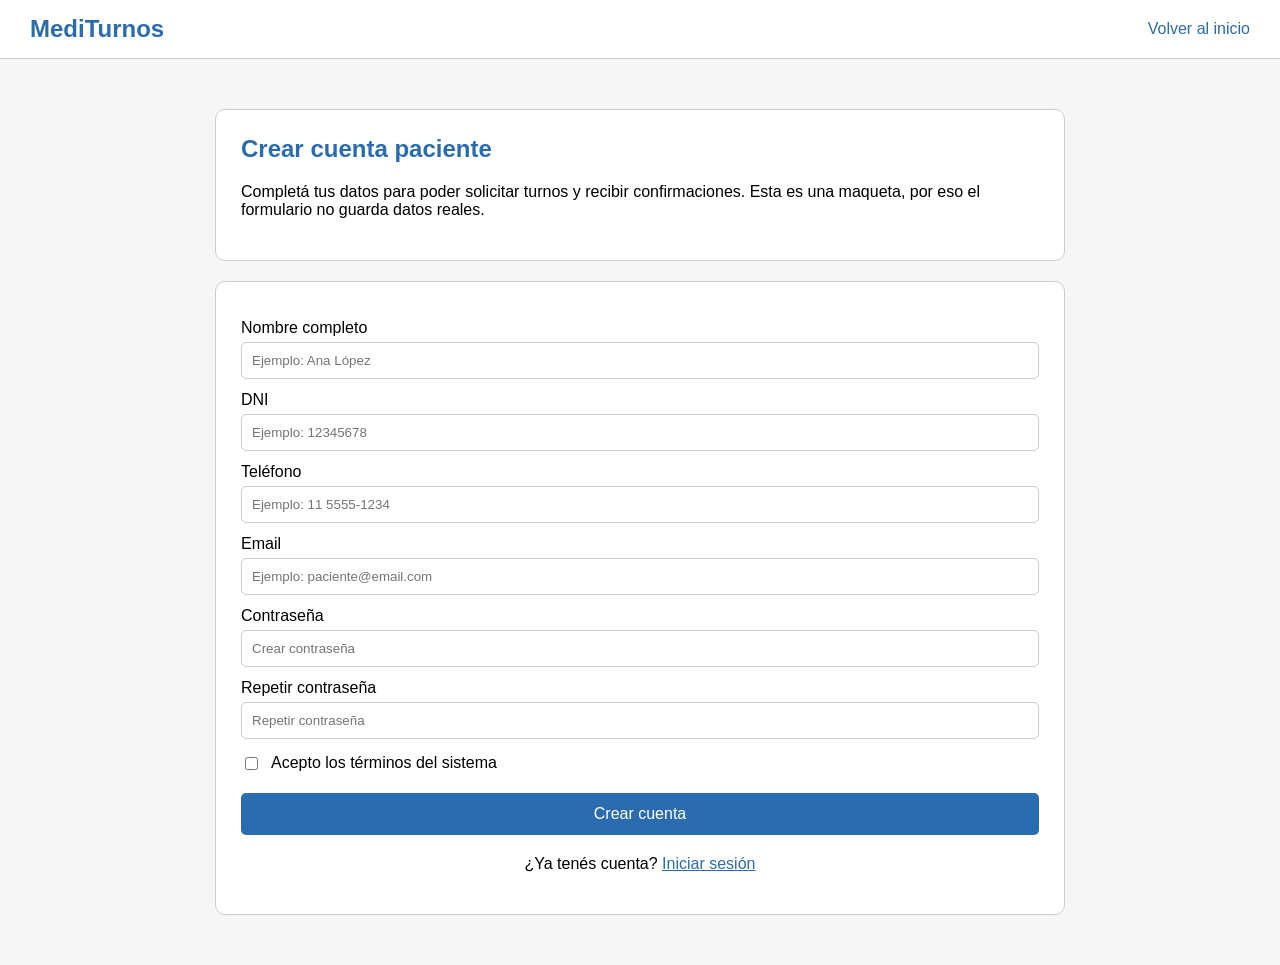
==== registro-paciente.html @ fe9fea1a "Mediturno" ====
<!DOCTYPE html>
<html lang="es">
<head>
    <meta charset="UTF-8">
    <meta name="viewport" content="width=device-width, initial-scale=1.0">
    <title>MediTurnos - Registro Paciente</title>

    <!-- Conecta este HTML con su CSS propio -->
    <link rel="stylesheet" href="registro-paciente.css">
</head>
<body>

    <!-- HEADER: Menú superior simple -->
    <header class="registro-header">
        <div class="registro-logo">MediTurnos</div>
        <a href="index.html">Volver al inicio</a>
    </header>

    <!-- MAIN: Contenido principal del registro -->
    <main class="registro-main">

        <!-- SECCIÓN INFORMATIVA: Explica por qué se piden los datos -->
        <section class="registro-info">
            <h1>Crear cuenta paciente</h1>
            <p>
                Completá tus datos para poder solicitar turnos y recibir confirmaciones.
                Esta es una maqueta, por eso el formulario no guarda datos reales.
            </p>
        </section>

        <!-- FORMULARIO DE REGISTRO: Datos básicos del paciente -->
        <section class="registro-tarjeta">
            <form>
                <!-- Nombre completo del paciente -->
                <label for="nombre">Nombre completo</label>
                <input type="text" id="nombre" name="nombre" placeholder="Ejemplo: Ana López">

                <!-- DNI del paciente -->
                <label for="dni">DNI</label>
                <input type="text" id="dni" name="dni" placeholder="Ejemplo: 12345678">

                <!-- Teléfono para recordatorios o contacto -->
                <label for="telefono">Teléfono</label>
                <input type="tel" id="telefono" name="telefono" placeholder="Ejemplo: 11 5555-1234">

                <!-- Email para contacto o confirmación -->
                <label for="email">Email</label>
                <input type="email" id="email" name="email" placeholder="Ejemplo: paciente@email.com">

                <!-- Contraseña del paciente -->
                <label for="password">Contraseña</label>
                <input type="password" id="password" name="password" placeholder="Crear contraseña">

                <!-- Repetir contraseña para confirmar -->
                <label for="password2">Repetir contraseña</label>
                <input type="password" id="password2" name="password2" placeholder="Repetir contraseña">

                <!-- Check simple de aceptación -->
                <div class="registro-check">
                    <input type="checkbox" id="terminos" name="terminos">
                    <label for="terminos">Acepto los términos del sistema</label>
                </div>

                <!-- Botón que simula crear cuenta -->
                <a class="registro-boton" href="login-paciente.html">Crear cuenta</a>
            </form>

            <p class="registro-texto-final">
                ¿Ya tenés cuenta?
                <a href="login-paciente.html">Iniciar sesión</a>
            </p>
        </section>

    </main>

</body>
</html>
---- registro-paciente.css ----
/* =====================================================
   ARCHIVO: registro-paciente.css
   Este archivo controla SOLO registro-paciente.html
===================================================== */

/* VARIABLES SIMPLES */
:root {
    --color-azul: #2b6cb0;
    --color-fondo: #f4f6f8;
    --color-blanco: #ffffff;
    --color-texto: #000000;
    --color-borde: #cccccc;
}

/* BODY */
body {
    margin: 0;
    font-family: Arial, sans-serif;
    background-color: var(--color-fondo);
    color: var(--color-texto);
}

/* HEADER */
.registro-header {
    background-color: var(--color-blanco);
    border-bottom: 1px solid var(--color-borde);
    padding: 15px 30px;
    display: flex;
    justify-content: space-between;
    align-items: center;
}

/* LOGO */
.registro-logo {
    font-size: 24px;
    font-weight: bold;
    color: var(--color-azul);
}

.registro-header a {
    color: var(--color-azul);
    text-decoration: none;
}

/* MAIN: Contenedor general del registro */
.registro-main {
    max-width: 850px;
    margin: 30px auto;
    padding: 20px;
}

/* INFO: Texto que explica el objetivo del registro */
.registro-info {
    background-color: var(--color-blanco);
    border: 1px solid var(--color-borde);
    border-radius: 10px;
    padding: 25px;
    margin-bottom: 20px;
}

.registro-info h1 {
    margin-top: 0;
    color: var(--color-azul);
}

/* TARJETA: Caja del formulario */
.registro-tarjeta {
    background-color: var(--color-blanco);
    border: 1px solid var(--color-borde);
    border-radius: 10px;
    padding: 25px;
}

/* LABEL */
.registro-tarjeta label {
    display: block;
    margin-top: 12px;
    margin-bottom: 5px;
}

/* INPUTS */
.registro-tarjeta input {
    width: 100%;
    padding: 10px;
    border: 1px solid var(--color-borde);
    border-radius: 5px;
    box-sizing: border-box;
}

/* CHECKBOX: Ajuste para que no ocupe todo el ancho */
.registro-check {
    margin-top: 15px;
    display: flex;
    gap: 10px;
    align-items: center;
}

.registro-check input {
    width: auto;
}

.registro-check label {
    margin: 0;
}

/* BOTÓN */
.registro-boton {
    display: block;
    background-color: var(--color-azul);
    color: var(--color-blanco);
    text-align: center;
    padding: 12px;
    text-decoration: none;
    border-radius: 5px;
    margin-top: 20px;
}

/* TEXTO FINAL */
.registro-texto-final {
    text-align: center;
    margin-top: 20px;
}

.registro-texto-final a {
    color: var(--color-azul);
}
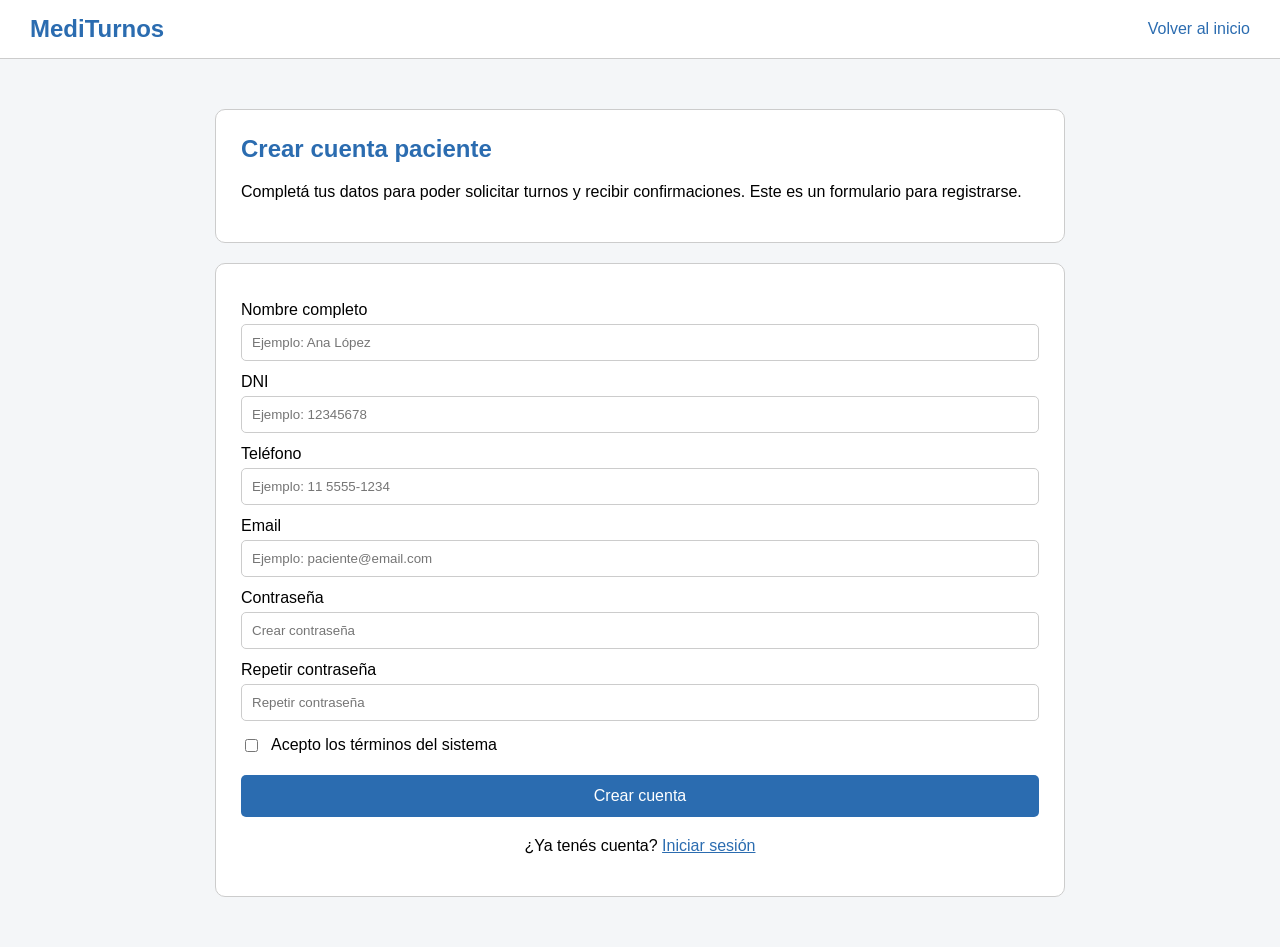
==== commit c065df1d: "Update registration message in paciente form" ====
--- a/registro-paciente.html
+++ b/registro-paciente.html
@@ -24,7 +24,7 @@
             <h1>Crear cuenta paciente</h1>
             <p>
                 Completá tus datos para poder solicitar turnos y recibir confirmaciones.
-                Esta es una maqueta, por eso el formulario no guarda datos reales.
+                Este es un formulario para registrarse.
             </p>
         </section>
 
